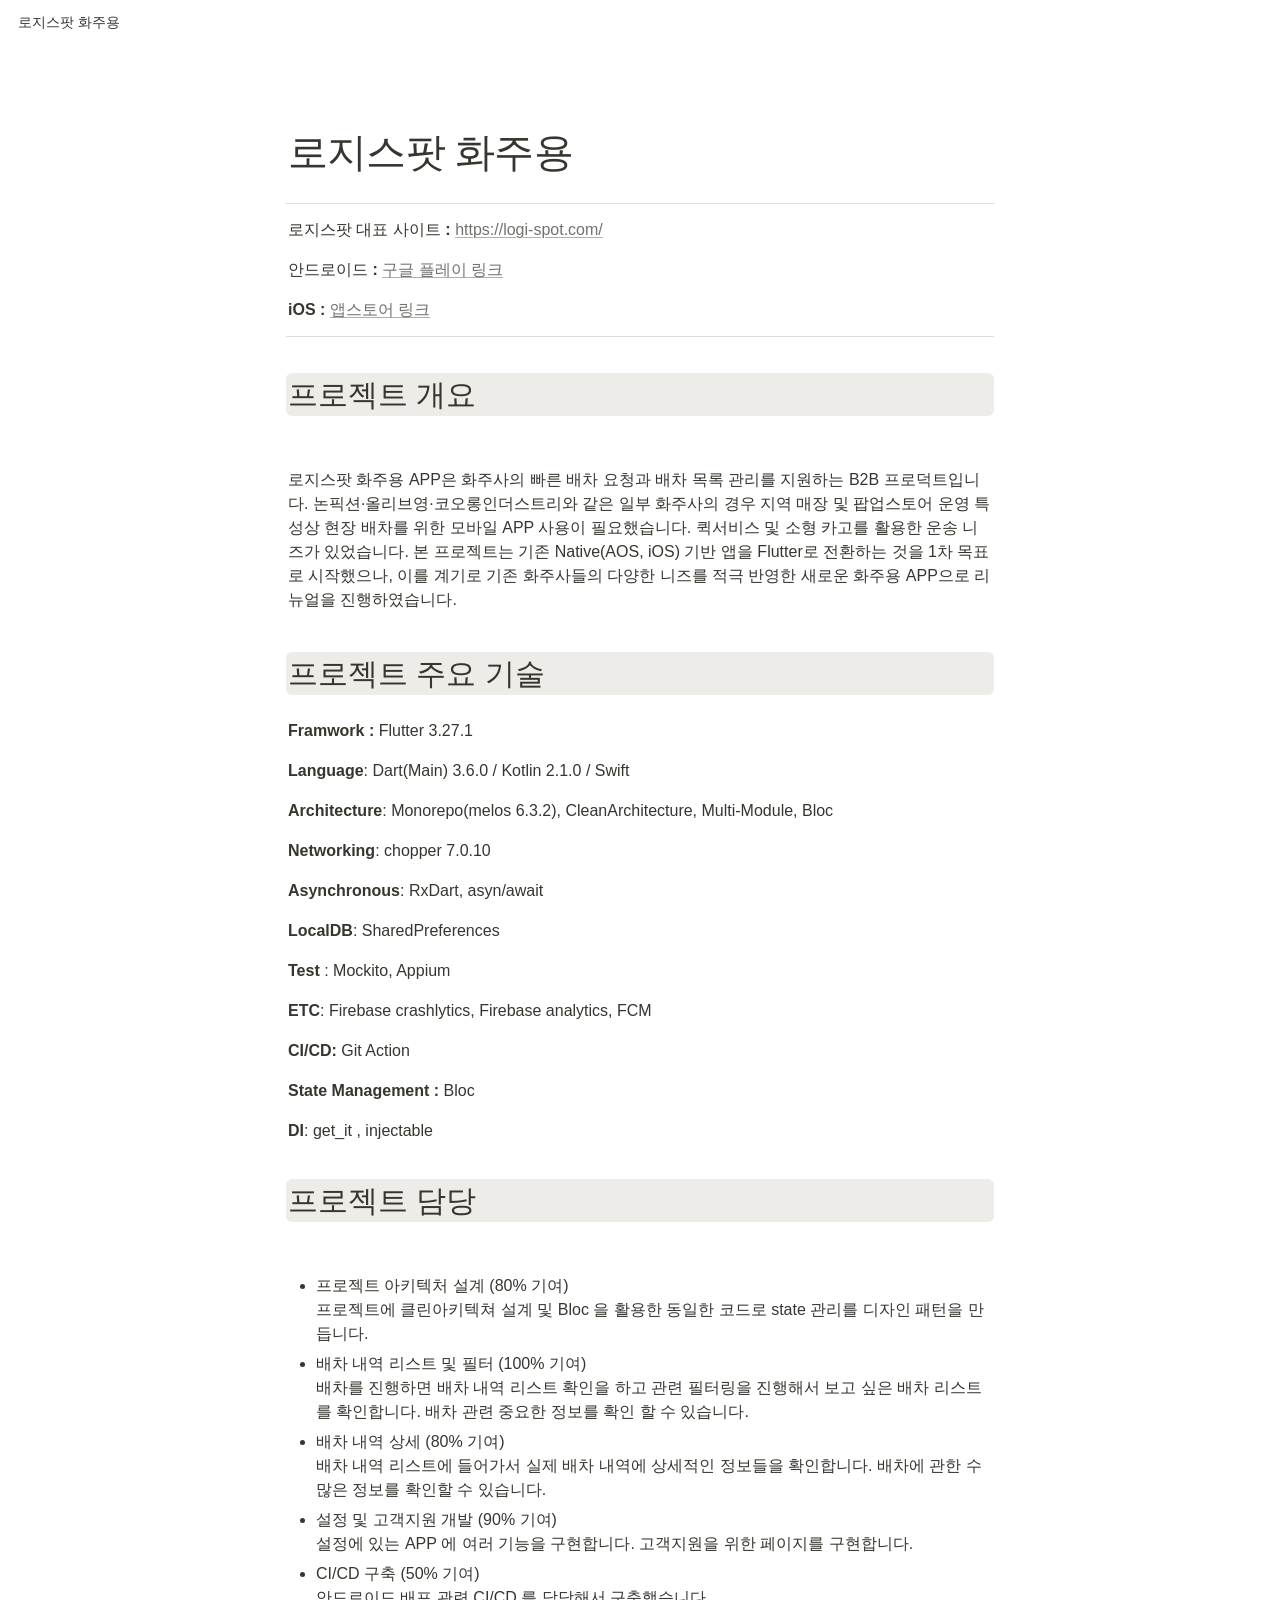
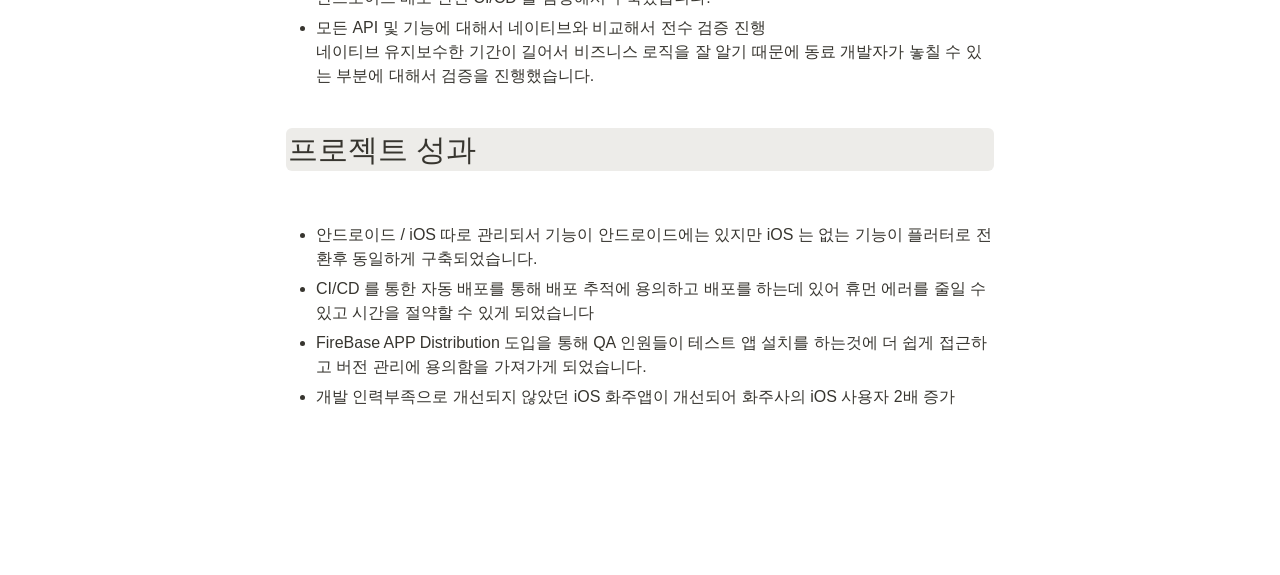
==== docs/index.html @ d06a759e "Publish Logispot Notion page as static portfolio" ====
<!doctype html>
<html lang="ko">
<head>
  <meta charset="utf-8">
  <meta name="viewport" content="width=device-width, initial-scale=1">
  <meta name="theme-color" content="#ffffff">
  <meta name="description" content="로지스팟 화주용 앱의 프로젝트 개요, 주요 기술, 담당 업무 및 성과입니다.">
  <meta property="og:type" content="website">
  <meta property="og:locale" content="ko_KR">
  <meta property="og:title" content="로지스팟 화주용">
  <meta property="og:description" content="프로젝트 개요 · 프로젝트 주요 기술 · 프로젝트 담당 · 프로젝트 성과">
  <meta property="og:url" content="https://ilil1.github.io/ilil1/">
  <link rel="canonical" href="https://ilil1.github.io/ilil1/">
  <link rel="icon" href="data:,">
  <link rel="stylesheet" href="./styles.css">
  <title>로지스팟 화주용</title>
</head>
<body>
  <a class="skip-link" href="#main">콘텐츠로 건너뛰기</a>
  <header class="page-bar"><a href="#main">로지스팟 화주용</a></header>
  <main class="page" id="main">
    <h1>로지스팟 화주용</h1>
    <hr class="title-divider">
    <div class="project-links">
      <p><strong>로지스팟 대표 사이트 :</strong> <a href="https://logi-spot.com/" rel="noopener noreferrer">https://logi-spot.com/</a></p>
      <p><strong>안드로이드 : <a href="https://play.google.com/store/apps/details?id=com.TruckUp.android" rel="noopener noreferrer">구글 플레이 링크</a></strong></p>
      <p><strong>iOS :</strong> <a href="https://apps.apple.com/kr/app/%EB%A1%9C%EC%A7%80%EC%8A%A4%ED%8C%9F-%ED%99%94%EC%A3%BC%EC%9A%A9/id1178000751" rel="noopener noreferrer">앱스토어 링크</a></p>
    </div>
    <hr class="links-divider">

    <section aria-labelledby="overview">
      <h2 id="overview">프로젝트 개요</h2>
      <p class="overview-text">로지스팟 화주용 APP은 화주사의 빠른 배차 요청과 배차 목록 관리를 지원하는 B2B 프로덕트입니다. 논픽션·올리브영·코오롱인더스트리와 같은 일부 화주사의 경우 지역 매장 및 팝업스토어 운영 특성상 현장 배차를 위한 모바일 APP 사용이 필요했습니다. 퀵서비스 및 소형 카고를 활용한 운송 니즈가 있었습니다. 본 프로젝트는 기존 Native(AOS, iOS) 기반 앱을 Flutter로 전환하는 것을 1차 목표로 시작했으나, 이를 계기로 기존 화주사들의 다양한 니즈를 적극 반영한 새로운 화주용 APP으로 리뉴얼을 진행하였습니다. </p>
    </section>

    <section class="technology-section" aria-labelledby="technology">
      <h2 id="technology">프로젝트 주요 기술</h2>
      <div class="technology-list">
        <p><strong>Framwork :</strong> Flutter 3.27.1</p>
        <p><strong>Language</strong>: Dart(Main) 3.6.0 / Kotlin 2.1.0 / Swift</p>
        <p><strong>Architecture</strong>: Monorepo(melos 6.3.2), CleanArchitecture, Multi-Module, Bloc</p>
        <p><strong>Networking</strong>: chopper 7.0.10</p>
        <p><strong>Asynchronous</strong>: RxDart, asyn/await</p>
        <p><strong>LocalDB</strong>: SharedPreferences</p>
        <p><strong>Test</strong> : Mockito, Appium</p>
        <p><strong>ETC</strong>: Firebase crashlytics, Firebase analytics, FCM</p>
        <p><strong>CI/CD:</strong> Git Action</p>
        <p><strong>State Management : </strong>Bloc</p>
        <p><strong>DI</strong>: get_it , injectable</p>
      </div>
    </section>

    <section class="responsibility-section" aria-labelledby="responsibility">
      <h2 id="responsibility"> 프로젝트 담당</h2>
      <ul class="responsibility-list">
        <li>프로젝트 아키텍처 설계 (80% 기여) <br>프로젝트에 클린아키텍쳐 설계 및 Bloc 을 활용한 동일한 코드로 state 관리를 디자인 패턴을 만듭니다. </li>
        <li>배차 내역 리스트 및 필터 (100% 기여)<br>배차를 진행하면 배차 내역 리스트 확인을 하고 관련 필터링을 진행해서 보고 싶은 배차 리스트를 확인합니다. 배차 관련 중요한 정보를 확인 할 수 있습니다.</li>
        <li>배차 내역 상세 (80% 기여)<br>배차 내역 리스트에 들어가서 실제 배차 내역에 상세적인 정보들을 확인합니다. 배차에 관한 수많은 정보를 확인할 수 있습니다.</li>
        <li>설정 및 고객지원 개발 (90% 기여)<br>설정에 있는 APP 에 여러 기능을 구현합니다. 고객지원을 위한 페이지를 구현합니다.</li>
        <li>CI/CD 구축 (50% 기여)<br>안드로이드 배포 관련 CI/CD 를 담당해서 구축했습니다. </li>
        <li>모든 API 및 기능에 대해서 네이티브와 비교해서 전수 검증 진행<br>네이티브 유지보수한 기간이 길어서 비즈니스 로직을 잘 알기 때문에 동료 개발자가 놓칠 수 있는 부분에 대해서 검증을 진행했습니다.</li>
      </ul>
    </section>

    <section class="results-section" aria-labelledby="results">
      <h2 id="results"> 프로젝트 성과</h2>
      <ul class="results-list">
        <li>안드로이드 / iOS 따로 관리되서 기능이 안드로이드에는 있지만 iOS 는 없는 기능이 플러터로 전환후 동일하게 구축되었습니다.</li>
        <li>CI/CD 를 통한 자동 배포를 통해 배포 추적에 용의하고 배포를 하는데 있어 휴먼 에러를 줄일 수 있고 시간을 절약할 수 있게 되었습니다</li>
        <li>FireBase APP Distribution 도입을 통해 QA 인원들이 테스트 앱 설치를 하는것에 더 쉽게 접근하고 버전 관리에 용의함을 가져가게 되었습니다.</li>
        <li>개발 인력부족으로 개선되지 않았던 iOS 화주앱이 개선되어 화주사의 iOS 사용자 2배 증가</li>
      </ul>
    </section>
  </main>
</body>
</html>
---- docs/styles.css ----
:root {
  color-scheme: light;
  font-family: ui-sans-serif, -apple-system, BlinkMacSystemFont, "Segoe UI Variable Display", "Segoe UI", Helvetica, "Apple Color Emoji", "Noto Sans Arabic", "Noto Sans Hebrew", Arial, sans-serif, "Segoe UI Emoji", "Segoe UI Symbol";
  color: rgb(55, 53, 47);
  background: #fff;
  font-synthesis: none;
}

* { box-sizing: border-box; }
html { scroll-padding-top: 62px; }
body { margin: 0; font-size: 16px; line-height: 1.5; }
a { color: inherit; text-underline-offset: .1em; }
a:focus-visible { outline: 2px solid #2383e2; outline-offset: 4px; }
strong { font-weight: 600; }

.skip-link { position: fixed; top: -80px; left: 16px; z-index: 3; padding: 8px 14px; background: #fff; border: 1px solid #ddd; }
.skip-link:focus { top: 8px; }
.page-bar { position: sticky; top: 0; z-index: 2; display: flex; align-items: center; height: 45px; padding: 0 18px; background: #fff; font-size: 14px; }
.page-bar a { text-decoration: none; }
.page { max-width: 900px; margin: 0 auto; padding: 80px 96px 160px; }
h1 { margin: 0 0 24px; padding: 3px 2px; font-size: 40px; font-weight: 700; line-height: 1.2; letter-spacing: -.02em; overflow-wrap: anywhere; }
hr { height: 1px; border: 0; background: rgba(55, 53, 47, .16); }
.title-divider { margin: 0 0 4px; }
.project-links p { margin: 0; padding: 10px 2px 6px; min-height: 40px; }
.project-links a { color: rgba(55, 53, 47, .7); text-decoration: underline; text-decoration-thickness: .05em; text-decoration-color: rgba(55, 53, 47, .4); overflow-wrap: anywhere; }
.project-links a:hover { color: rgb(55, 53, 47); }
.links-divider { margin: 8px 0 36px; }
h2 { margin: 0; padding: 2px; border-radius: 6px; background: rgb(237, 236, 233); font-size: 30px; font-weight: 600; line-height: 1.3; overflow-wrap: anywhere; }
p { margin: 0; }
.overview-text { padding: 0 2px; margin-top: 52px; white-space: pre-wrap; overflow-wrap: anywhere; }
.technology-section { margin-top: 40px; }
.technology-list { margin-top: 16px; }
.technology-list p { padding: 8px 2px; min-height: 40px; overflow-wrap: anywhere; }
.responsibility-section { margin-top: 28px; }
.responsibility-list, .results-list { padding-left: 30px; margin: 52px 0 0; }
li { padding: 0 2px 0 0; margin: 0 0 6px; overflow-wrap: anywhere; }
li::marker { font-size: 1em; }
.results-section { margin-top: 40px; }

@media (max-width: 600px) {
  .page { padding: 56px 24px 96px; }
  .page-bar { padding-inline: 14px; }
  h1 { font-size: 36px; }
  h2 { font-size: 28px; }
}

@media print {
  .page-bar, .skip-link { display: none; }
  .page { max-width: none; padding: 0; }
  h2 { print-color-adjust: exact; -webkit-print-color-adjust: exact; break-after: avoid; }
  li { break-inside: avoid; }
  a { color: inherit; }
}
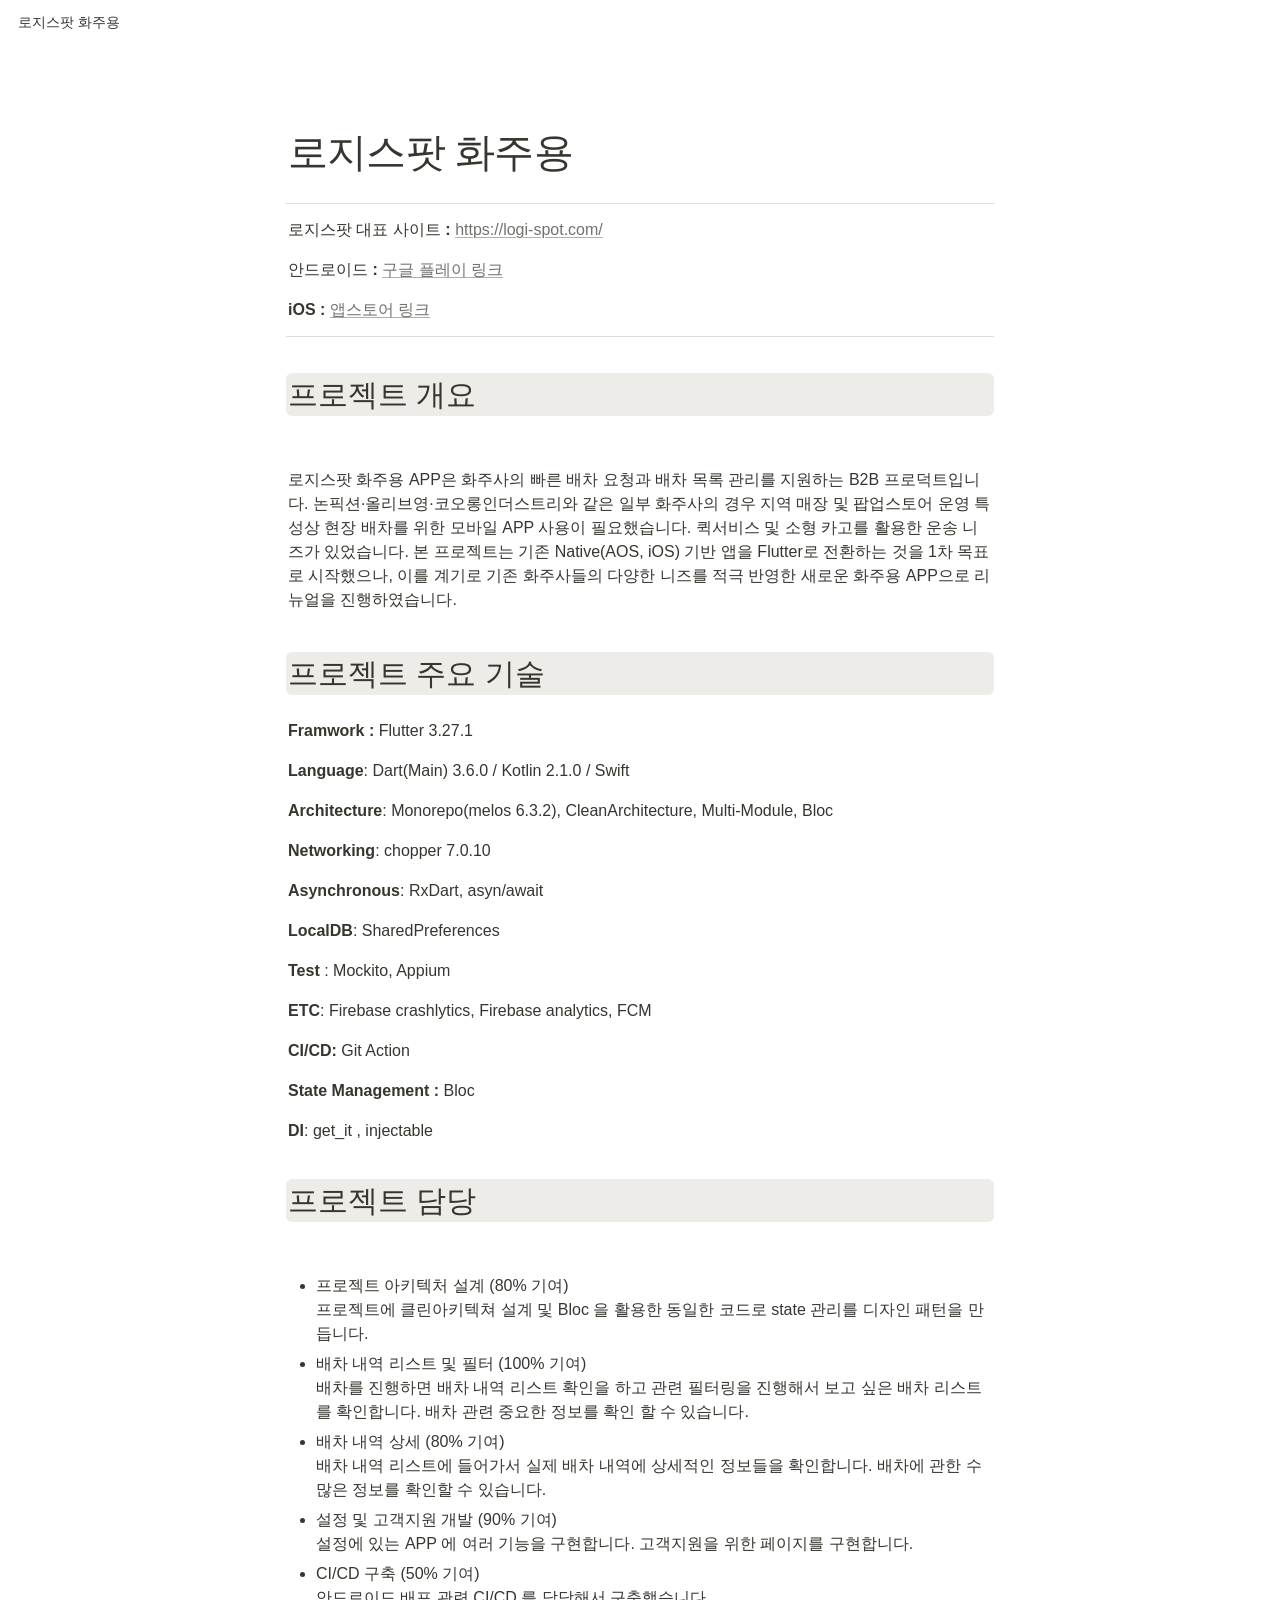
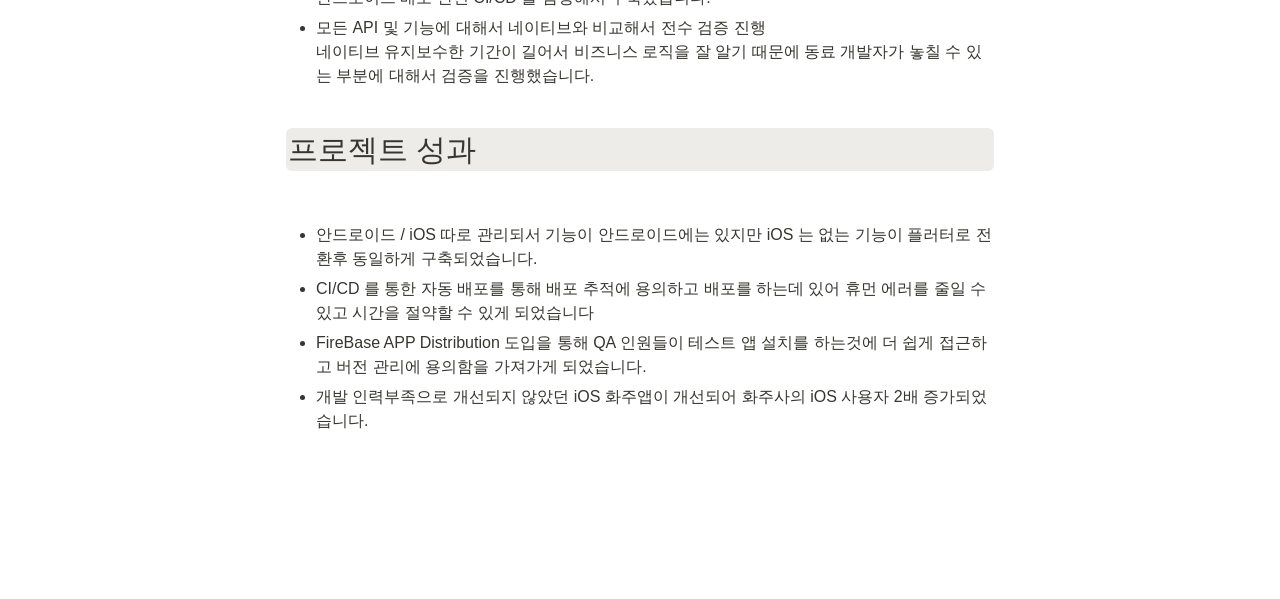
==== commit 00a73f63: "Update iOS user growth sentence" ====
--- a/docs/index.html
+++ b/docs/index.html
@@ -68,7 +68,7 @@
         <li>안드로이드 / iOS 따로 관리되서 기능이 안드로이드에는 있지만 iOS 는 없는 기능이 플러터로 전환후 동일하게 구축되었습니다.</li>
         <li>CI/CD 를 통한 자동 배포를 통해 배포 추적에 용의하고 배포를 하는데 있어 휴먼 에러를 줄일 수 있고 시간을 절약할 수 있게 되었습니다</li>
         <li>FireBase APP Distribution 도입을 통해 QA 인원들이 테스트 앱 설치를 하는것에 더 쉽게 접근하고 버전 관리에 용의함을 가져가게 되었습니다.</li>
-        <li>개발 인력부족으로 개선되지 않았던 iOS 화주앱이 개선되어 화주사의 iOS 사용자 2배 증가</li>
+        <li>개발 인력부족으로 개선되지 않았던 iOS 화주앱이 개선되어 화주사의 iOS 사용자 2배 증가되었습니다.</li>
       </ul>
     </section>
   </main>
